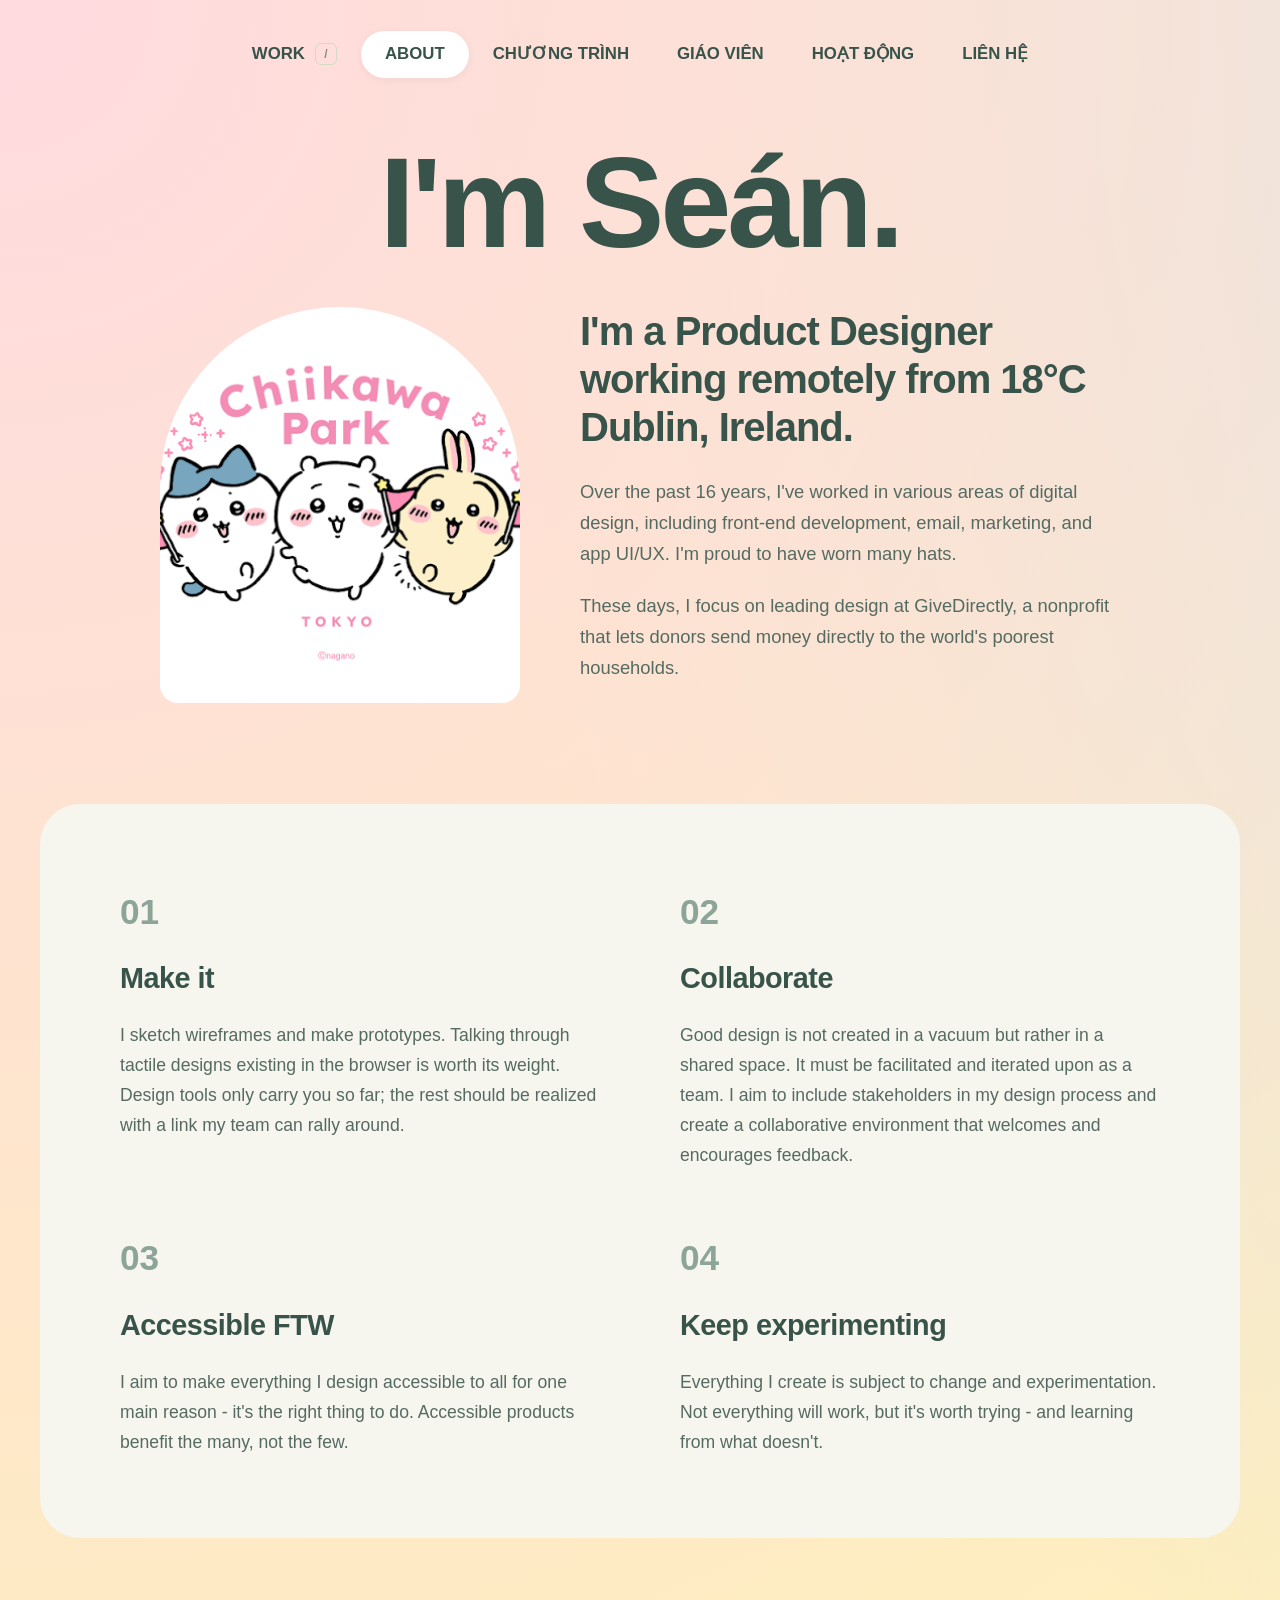
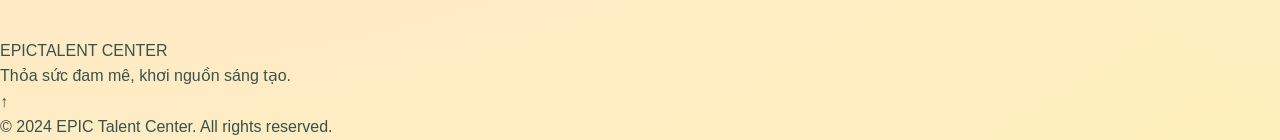
==== about.html @ 6d820883 "Add files via upload" ====
<!DOCTYPE html>
<html lang="vi">
<head>
  <meta charset="UTF-8">
  <meta name="viewport" content="width=device-width, initial-scale=1.0">
  <title>EPIC Talent Center</title>
  <link rel="preload" href="fonts/ten-font.ttf" as="font" type="font/ttf" crossorigin>
  <link rel="stylesheet" href="style.css?v=2"> 
</head>
<body id="top">
  
  

  <!-- THANH ĐIỀU KHIỂN NỔI (FLOATING NAV) -->
<header class="floating-header">
  <nav class="sean-nav-pill" aria-label="Điều hướng chính">
    <!-- Di chuyển class active và dấu / tùy theo trang bạn đang đứng nhé -->
    <a href="index.html" class="nav-item">WORK <span class="slash">/</span></a>
    <a href="about.html" class="nav-item active">ABOUT</a>
    
    <!-- Giả sử đây là trang CHƯƠNG TRÌNH đang được bật (giống nút Play) -->
    <a href="chuong-trinh.html" class="nav-item">CHƯƠNG TRÌNH</a>
    
    <a href="giao-vien.html" class="nav-item">GIÁO VIÊN</a>
    <a href="hoat-dong.html" class="nav-item">HOẠT ĐỘNG</a>
    <a href="lien-he.html" class="nav-item">LIÊN HỆ</a>
  </nav>
</header>

  <main class="about-page">
  <!-- Phần 1: Tiêu đề siêu to -->
  <section class="about-intro">
    <h1 class="giant-heading">I'm Seán.</h1>
  </section>

  <!-- Phần 2: Ảnh cổng vòm và Nội dung giới thiệu -->
  <section class="about-profile">
    <div class="profile-grid">
      <!-- Cột trái: Ảnh chân dung hình vòm -->
      <div class="profile-image-wrapper">
        <div class="profile-arch">
          <!-- Thay ảnh chân dung vào đây -->
          <img src="assets/logo1A.png" alt="Chân dung">
        </div>
      </div>
      
      <!-- Cột phải: Đoạn văn mô tả -->
      <div class="profile-text">
        <h2>I'm a Product Designer working remotely from 18°C Dublin, Ireland.</h2>
        <p>Over the past 16 years, I've worked in various areas of digital design, including front-end development, email, marketing, and app UI/UX. I'm proud to have worn many hats.</p>
        <p>These days, I focus on leading design at GiveDirectly, a nonprofit that lets donors send money directly to the world's poorest households.</p>
      </div>
    </div>
  </section>

  <!-- Phần 3: Khối nền xám/kem chứa 4 giá trị cốt lõi -->
  <section class="about-values">
    <div class="values-container">
      <div class="values-grid">
        
        <!-- Cột 1 -->
        <div class="value-item">
          <span class="value-number">01</span>
          <h3>Make it</h3>
          <p>I sketch wireframes and make prototypes. Talking through tactile designs existing in the browser is worth its weight. Design tools only carry you so far; the rest should be realized with a link my team can rally around.</p>
        </div>
        
        <!-- Cột 2 -->
        <div class="value-item">
          <span class="value-number">02</span>
          <h3>Collaborate</h3>
          <p>Good design is not created in a vacuum but rather in a shared space. It must be facilitated and iterated upon as a team. I aim to include stakeholders in my design process and create a collaborative environment that welcomes and encourages feedback.</p>
        </div>
        
        <!-- Cột 3 -->
        <div class="value-item">
          <span class="value-number">03</span>
          <h3>Accessible FTW</h3>
          <p>I aim to make everything I design accessible to all for one main reason - it's the right thing to do. Accessible products benefit the many, not the few.</p>
        </div>
        
        <!-- Cột 4 -->
        <div class="value-item">
          <span class="value-number">04</span>
          <h3>Keep experimenting</h3>
          <p>Everything I create is subject to change and experimentation. Not everything will work, but it's worth trying - and learning from what doesn't.</p>
        </div>
        
      </div>
    </div>
  </section>
</main>

  <footer>
    <div>
      <div>EPIC<span>TALENT CENTER</span></div>
      <p>Thỏa sức đam mê, khơi nguồn sáng tạo.</p>
      <a aria-label="Về đầu trang" href="#top">↑</a>
    </div>
    <div>© <span>2024</span> EPIC Talent Center. All rights reserved.</div>
  </footer>

  <!-- BỘ NÃO JAVASCRIPT XỬ LÝ MENU CUỘN -->
  <script>
    // Lắng nghe hành động cuộn chuột của người dùng
    window.addEventListener('scroll', function() {
      // Tìm cái menu viên thuốc
      const navPill = document.querySelector('.sean-nav-pill');
      
      // Nếu cuộn xuống quá 20px thì bật nền màu kem lên
      if (window.scrollY > 20) {
        navPill.classList.add('scrolled');
      } 
      // Nếu kéo ngược lại lên kịch trần thì tắt nền đi (trở về trong suốt)
      else {
        navPill.classList.remove('scrolled');
      }
    });
  </script>
</body>
</html>
---- style.css ----
/* =========================================
   1. BIẾN MÀU SẮC & CÀI ĐẶT CHUNG (SEAN HALPIN CLONE)
========================================= */
@font-face {
  font-family: 'FontCuaToi'; /* Đặt tên gì tùy bạn */
  font-style: normal;
  font-weight: 400 900; 
  /* Trỏ đường dẫn vào file ttf trong thư mục fonts */
  src: url('fonts/A.ttf') format('truetype');
}

:root {
  --text-dark: #37534a;      
  --text-light: #648275;     
  --bg-gradient: linear-gradient(to right, #e3dec0, #cee4b3);
  --bg-card: #f5f7e6;        
  --accent: #405b53;         
  --nav-active: #ecf0d6;     
  --white: #ffffff;
  --radius: 32px;            
  --radius-pill: 50px;       
  --transition: all 0.3s cubic-bezier(0.25, 0.8, 0.25, 1);
}

* {
  margin: 0;
  padding: 0;
  box-sizing: border-box;
}

body {
  font-family: 'A', sans-serif;
  color: var(--text-dark);
  
  /* Đặt màu nền tảng là Vàng kem */
  background-color: #fef0bc; 
  
  /* Tạo 4 "cục" màu loang hòa trộn vào nhau trong cùng 1 khung hình */
  background-image: 
    radial-gradient(circle at 0% 0%, #ffdae0 0%, transparent 50%),    /* Hồng ở góc trên trái */
    radial-gradient(circle at 100% 0%, #cbe1ff 0%, transparent 50%),  /* Xanh biển ở trên phải */
    radial-gradient(circle at 100% 100%, #c3f0d5 0%, transparent 50%),/* Xanh lá ở dưới phải */
    radial-gradient(circle at 0% 100%, #fef0bc 0%, transparent 50%);  /* Vàng kem ở dưới trái */
  
  /* Phóng to vùng nền để các mảng màu lấn sâu vào nhau */
  background-size: 200% 200%;
  
  /* Chạy hiệu ứng trôi nổi liên tục. Dùng 'alternate' để nó trôi qua trôi lại mượt mà */
  animation: meshChuyenMau 2.5s ease-in-out infinite alternate;
  
  min-height: 100vh;
  line-height: 1.6;
  overflow-x: hidden;
}

/* Đạo diễn hiệu ứng mảng màu trôi nổi hòa quyện */
@keyframes meshChuyenMau {
  0% {
    background-position: 0% 0%;
  }
  25% {
    background-position: 100% 0%;
  }
  50% {
    background-position: 100% 100%;
  }
  75% {
    background-position: 0% 100%;
  }
  100% {
    background-position: 0% 0%;
  }
}

a { text-decoration: none; color: inherit; }

/* =========================================
   2. ANIMATION (HIỆU ỨNG LÚC BẬT WEB)
========================================= */
@keyframes slideUpFade {
  0% {
    opacity: 0;
    transform: translateY(30px);
  }
  100% {
    opacity: 1;
    transform: translateY(0);
  }
}

/* 1. Gắn hiệu ứng nảy cho NỘI DUNG CỦA CẢ 2 TRANG */
/* LƯU Ý: Đã cố tình bỏ 'header' ra ngoài để thanh menu đứng im như mỏ neo */
#trang-chu h1, #trang-chu p, .hero-buttons, .hero-image, article,
.about-intro, .profile-grid, .values-container .value-item {
  opacity: 0; 
  animation: slideUpFade 1.5s cubic-bezier(0.1, 1, 0.2, 1) forwards;
}

/* 2. Cài đặt độ trễ cho TRANG CHỦ (Từng nhịp một) */
#trang-chu h1 { animation-delay: 0.05s; }
#trang-chu p { animation-delay: 0.1s; }
.hero-buttons { animation-delay: 0.15s; }
.hero-image { animation-delay: 0.2s; }
article:nth-child(1) { animation-delay: 0.1s; }
article:nth-child(2) { animation-delay: 0.15s; }
article:nth-child(3) { animation-delay: 0.2s; }

/* 3. Cài đặt độ trễ cho TRANG ABOUT (Khắc phục lỗi "nhảy quá nhanh") */
.about-intro { animation-delay: 0.05s; }
.profile-grid { animation-delay: 0.15s; }
.values-container .value-item:nth-child(1) { animation-delay: 0.1s; }
.values-container .value-item:nth-child(2) { animation-delay: 0.15s; }
.values-container .value-item:nth-child(3) { animation-delay: 0.2s; }
.values-container .value-item:nth-child(4) { animation-delay: 0.25s; }

/* =========================================
   3. HEADER & MENU VIÊN THUỐC
========================================= */
.floating-header {
  position: sticky;
  top: 25px;
  display: flex;
  justify-content: center;
  z-index: 1000;
  pointer-events: none;
  padding: 0 20px;
}

.sean-nav-pill {
  pointer-events: auto;
  display: flex;
  align-items: center;
  background-color: transparent; 
  padding: 6px 8px;
  border-radius: 50px;
  transition: all 0.3s ease; 
}

.sean-nav-pill.scrolled {
  background-color: rgba(241, 242, 233, 0.85);
  box-shadow: 0 4px 20px rgba(0, 0, 0, 0.05);
  backdrop-filter: blur(10px);
}

.sean-nav-pill .nav-item {
  color: var(--text-dark);
  font-size: 1.05rem;
  font-weight: 700;
  padding: 10px 24px;
  border-radius: 50px;
  transition: all 0.2s ease;
  display: flex;
  align-items: center;
  gap: 8px;
}

.sean-nav-pill .nav-item:hover:not(.active) {
  background-color: rgba(0, 0, 0, 0.04);
}

.sean-nav-pill .nav-item.active {
  background-color: #ffffff; /* Mình sửa lại thành trắng tinh cho giống nút Play */
  box-shadow: 0 2px 8px rgba(0, 0, 0, 0.05);
  color: var(--text-dark);
}

.sean-nav-pill .slash {
  display: inline-flex;
  align-items: center;
  justify-content: center;
  width: 22px;
  height: 22px;
  font-size: 12px;
  font-weight: 900;
  color: #7b9487;
  border: 1.5px solid #d4dac4;
  border-radius: 6px;
  margin-left: 2px;
}

/* =========================================
   4. HERO SECTION (TRANG CHỦ)
========================================= */
#trang-chu {
  padding: 60px 20px 120px;
  text-align: center;
  display: flex;
  flex-direction: column;
  align-items: center;
}

#trang-chu h1 {
  font-size: 4.5rem;
  font-weight: 900;
  letter-spacing: -1.5px;
  margin-bottom: 20px;
  max-width: 800px;
  line-height: 1.1;
}

#trang-chu p {
  font-size: 1.4rem;
  color: var(--text-light);
  margin-bottom: 40px;
  max-width: 600px;
  font-weight: 600;
}

.hero-buttons {
  display: flex;
  justify-content: center;
  gap: 20px;
  margin-bottom: 60px;
}

.hero-buttons a {
  padding: 16px 40px;
  border-radius: var(--radius-pill);
  font-weight: 800;
  font-size: 1.1rem;
  transition: var(--transition);
}

.hero-buttons a:nth-child(1) {
  background-color: var(--accent);
  color: var(--white);
}

.hero-buttons a:nth-child(2) {
  background-color: var(--bg-card);
  color: var(--text-dark);
}

.hero-buttons a:hover {
  transform: translateY(-5px);
}

.hero-image {
  background: var(--bg-card);
  width: 100%;
  max-width: 1000px;
  height: 500px;
  border-radius: 40px;
  display: flex;
  justify-content: center;
  align-items: center;
  border: 4px solid rgba(255, 255, 255, 0.4);
  box-shadow: 0 30px 60px rgba(55, 83, 74, 0.08);
}
/* =========================================
   5. TRANG EPIC (ABOUT PAGE - SEAN HALPIN STYLE)
========================================= */
/* 1. Tiêu đề siêu to */
.about-intro {
  text-align: center;
  padding: 80px 20px 40px;
}

.giant-heading {
  font-size: 8rem; /* Chữ siêu to */
  font-weight: 900;
  letter-spacing: -4px;
  line-height: 1;
  color: var(--text-dark);
}

/* 2. Ảnh cổng vòm và Text */
.about-profile {
  padding: 0 20px 100px;
  max-width: 1000px; /* Thu hẹp lại để giống tỷ lệ ảnh gốc */
  margin: 0 auto;
}

.profile-grid {
  display: grid;
  grid-template-columns: 1fr 1.5fr; /* Cột phải to hơn cột trái */
  gap: 60px;
  align-items: center;
}

/* Cắt ảnh thành hình cổng vòm (Arch) */
.profile-arch {
  width: 100%;
  aspect-ratio: 1 / 1.1; /* Tỷ lệ hơi cao hơn vuông */
  background-color: #d8c3b1; /* Màu nền dự phòng nếu ảnh lỗi */
  border-top-left-radius: 200px; /* Bo tròn hoàn toàn 2 góc trên */
  border-top-right-radius: 200px;
  border-bottom-left-radius: 20px; /* Dưới bo ít */
  border-bottom-right-radius: 20px;
  overflow: hidden;
}

.profile-arch img {
  width: 100%;
  height: 100%;
  object-fit: cover;
}

.profile-text h2 {
  font-size: 2.5rem;
  font-weight: 800;
  line-height: 1.2;
  margin-bottom: 25px;
  letter-spacing: -1px;
}

.profile-text p {
  font-size: 1.15rem;
  color: #556b62; /* Màu chữ nhạt hơn tí */
  margin-bottom: 20px;
  font-weight: 500;
  line-height: 1.7;
}

/* 3. Khối 4 Giá trị cốt lõi */
.about-values {
  padding: 0 20px 100px;
}

.values-container {
  background-color: #f6f5ee; /* Nền trắng kem nhạt y hình 2 */
  max-width: 1200px;
  margin: 0 auto;
  border-radius: 40px; /* Khối bo góc bự */
  padding: 80px;
}

.values-grid {
  display: grid;
  grid-template-columns: 1fr 1fr; /* 2 cột */
  gap: 60px 80px; /* Khoảng cách hàng ngang 60, dọc 80 */
}

.value-item .value-number {
  font-size: 2.2rem;
  font-weight: 600;
  color: #8da498; /* Màu xanh ngọc nhạt cho số */
  display: block;
  margin-bottom: 15px;
}

.value-item h3 {
  font-size: 1.8rem;
  font-weight: 800;
  margin-bottom: 20px;
  letter-spacing: -0.5px;
}

.value-item p {
  font-size: 1.1rem;
  color: #556b62;
  line-height: 1.7;
}

/* =========================================
   RESPONSIVE (ĐIỆN THOẠI)
========================================= */
@media (max-width: 768px) {
  .giant-heading {
    font-size: 4rem;
    letter-spacing: -2px;
  }
  
  .profile-grid {
    grid-template-columns: 1fr;
    text-align: center;
  }
  
  .profile-arch {
    max-width: 300px;
    margin: 0 auto;
  }
  
  .values-container {
    padding: 40px 20px;
  }
  
  .values-grid {
    grid-template-columns: 1fr;
  }
}
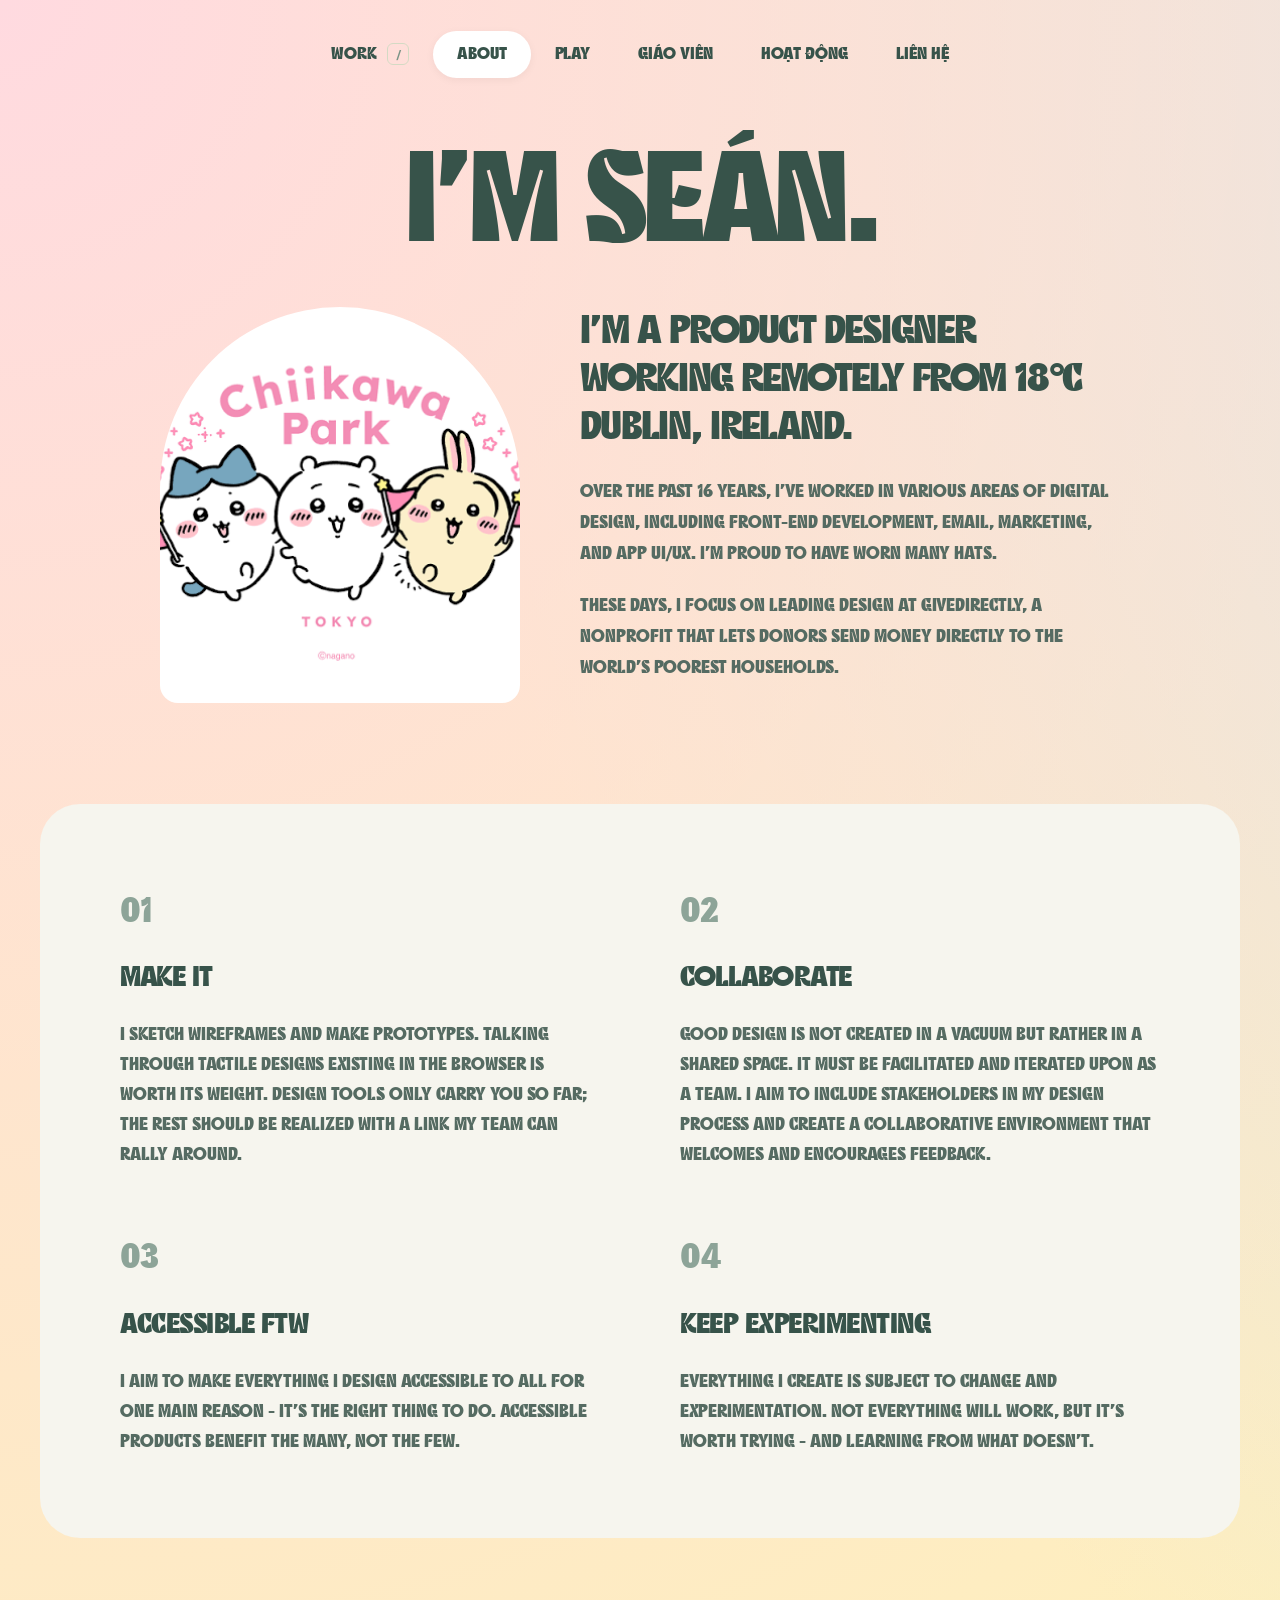
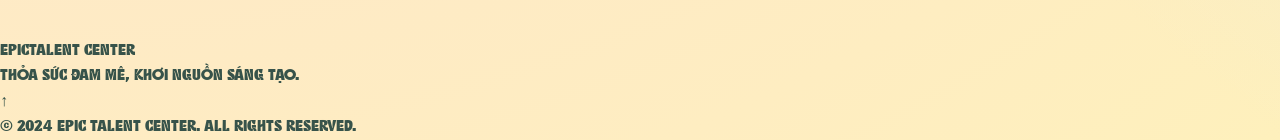
==== commit cc5d2efc: "Add files via upload" ====
--- a/about.html
+++ b/about.html
@@ -18,8 +18,7 @@
     <a href="index.html" class="nav-item">WORK <span class="slash">/</span></a>
     <a href="about.html" class="nav-item active">ABOUT</a>
     
-    <!-- Giả sử đây là trang CHƯƠNG TRÌNH đang được bật (giống nút Play) -->
-    <a href="chuong-trinh.html" class="nav-item">CHƯƠNG TRÌNH</a>
+    <a href="play.html" class="nav-item">PLAY</a>
     
     <a href="giao-vien.html" class="nav-item">GIÁO VIÊN</a>
     <a href="hoat-dong.html" class="nav-item">HOẠT ĐỘNG</a>
--- a/style.css
+++ b/style.css
@@ -2,7 +2,7 @@
    1. BIẾN MÀU SẮC & CÀI ĐẶT CHUNG (SEAN HALPIN CLONE)
 ========================================= */
 @font-face {
-  font-family: 'FontCuaToi'; /* Đặt tên gì tùy bạn */
+  font-family: 'A'; /* Đặt tên gì tùy bạn */
   font-style: normal;
   font-weight: 400 900; 
   /* Trỏ đường dẫn vào file ttf trong thư mục fonts */
@@ -53,6 +53,11 @@
   overflow-x: hidden;
 }
 
+h1, h2, h3, .giant-heading, .sean-nav-pill .nav-item {
+  font-family: 'A', sans-serif;
+  font-weight: 900;
+}
+
 /* Đạo diễn hiệu ứng mảng màu trôi nổi hòa quyện */
 @keyframes meshChuyenMau {
   0% {
@@ -91,7 +96,8 @@
 /* 1. Gắn hiệu ứng nảy cho NỘI DUNG CỦA CẢ 2 TRANG */
 /* LƯU Ý: Đã cố tình bỏ 'header' ra ngoài để thanh menu đứng im như mỏ neo */
 #trang-chu h1, #trang-chu p, .hero-buttons, .hero-image, article,
-.about-intro, .profile-grid, .values-container .value-item {
+.about-intro, .profile-grid, .values-container .value-item,
+.play-hero h1, .play-hero p, .play-card {
   opacity: 0; 
   animation: slideUpFade 1.5s cubic-bezier(0.1, 1, 0.2, 1) forwards;
 }
@@ -112,6 +118,14 @@
 .values-container .value-item:nth-child(2) { animation-delay: 0.15s; }
 .values-container .value-item:nth-child(3) { animation-delay: 0.2s; }
 .values-container .value-item:nth-child(4) { animation-delay: 0.25s; }
+
+/* 4. Độ trễ TRANG CHƯƠNG TRÌNH (PLAY) */
+.play-hero h1 { animation-delay: 0.05s; }
+.play-hero p { animation-delay: 0.1s; }
+.play-card:nth-child(1) { animation-delay: 0.15s; }
+.play-card:nth-child(2) { animation-delay: 0.2s; }
+.play-card:nth-child(3) { animation-delay: 0.25s; }
+.play-card:nth-child(4) { animation-delay: 0.3s; }
 
 /* =========================================
    3. HEADER & MENU VIÊN THUỐC
@@ -378,4 +392,163 @@
   .values-grid {
     grid-template-columns: 1fr;
   }
+}
+/* =========================================
+   6. TRANG CHƯƠNG TRÌNH (PLAY PAGE)
+========================================= */
+.play-page {
+  padding-bottom: 120px;
+}
+
+/* Phần Tiêu đề Hero */
+.play-hero {
+  text-align: center;
+  padding: 100px 20px 60px;
+  max-width: 800px;
+  margin: 0 auto;
+}
+
+.play-hero h1 {
+  position: relative;
+  display: inline-block;
+  margin-bottom: 20px;
+}
+
+/* Ngôi sao lấp lánh màu trắng bên cạnh chữ */
+.sparkle {
+  color: #ffffff;
+  font-size: 5rem;
+  position: absolute;
+  top: -20px;
+  right: -60px;
+  line-height: 1;
+}
+
+.play-hero p {
+  font-size: 1.3rem;
+  color: #556b62;
+  font-weight: 600;
+  line-height: 1.6;
+}
+
+/* Khu vực lưới thẻ bài */
+.play-grid-section {
+  max-width: 1200px;
+  margin: 0 auto;
+  padding: 0 20px;
+}
+
+/* Tự động chia cột: Màn to thì 2 cột, màn nhỏ tự co lại 1 cột */
+.play-grid {
+  display: grid;
+  grid-template-columns: repeat(auto-fit, minmax(450px, 1fr));
+  gap: 40px;
+}
+
+/* Thiết kế thẻ bài cơ bản */
+.play-card {
+  background-color: rgba(255, 255, 255, 0.4); /* Nền hơi trong suốt */
+  border-radius: 40px;
+  padding: 40px;
+  display: flex;
+  transition: all 0.3s cubic-bezier(0.1, 1, 0.2, 1);
+  text-decoration: none;
+  border: 3px solid transparent;
+}
+
+.play-card:hover {
+  transform: translateY(-8px);
+  background-color: rgba(255, 255, 255, 0.7);
+  border-color: rgba(255, 255, 255, 0.9);
+  box-shadow: 0 20px 40px rgba(55, 83, 74, 0.05);
+}
+
+.play-card h3 {
+  font-size: 2rem;
+  font-weight: 800;
+  margin-bottom: 15px;
+  display: flex;
+  align-items: center;
+  gap: 12px;
+}
+
+.play-card p {
+  font-size: 1.15rem;
+  color: #556b62;
+  line-height: 1.6;
+  font-weight: 500;
+}
+
+/* Nhãn "Mới/Soon" màu xanh đậm */
+.badge {
+  background-color: var(--text-dark);
+  color: #ffffff;
+  font-size: 0.9rem;
+  padding: 4px 12px;
+  border-radius: 20px;
+  font-weight: 700;
+  text-transform: uppercase;
+}
+
+/* ---- CÁC KIỂU LAYOUT BÊN TRONG THẺ BÀI ---- */
+
+/* Kiểu 1: Cột dọc (Chữ trên, hình dưới) */
+.card-tall {
+  flex-direction: column;
+  gap: 30px;
+}
+
+.card-image {
+  flex-grow: 1;
+  border-radius: 24px;
+  min-height: 200px;
+  display: flex;
+  align-items: center;
+  justify-content: center;
+  gap: 15px;
+}
+
+.dark-ui { background-color: #2c2c2c; }
+.purple-ui { background-color: #d1c4e9; }
+
+/* Giả lập các nút UI chấm tròn */
+.fake-dot { width: 30px; height: 30px; border-radius: 50%; }
+.fake-dot.red { background-color: #ff5f56; }
+.fake-dot.yellow { background-color: #ffbd2e; }
+.fake-dot.green { background-color: #27c93f; }
+.fake-wave { width: 100px; height: 10px; background: white; border-radius: 10px; opacity: 0.5; }
+
+/* Kiểu 2: Hàng ngang (Chữ trái, Icon phải) */
+.card-row {
+  flex-direction: row;
+  align-items: center;
+  justify-content: space-between;
+  gap: 20px;
+}
+
+.card-row .card-text {
+  flex: 1;
+}
+
+.card-icon {
+  width: 120px;
+  height: 120px;
+  border-radius: 50%;
+  display: flex;
+  align-items: center;
+  justify-content: center;
+  font-size: 3rem;
+  flex-shrink: 0;
+}
+
+.blue-icon { background-color: #1a365d; color: white; }
+.pink-icon { background-color: #fce4ec; color: #d81b60; }
+
+/* Responsive cho điện thoại */
+@media (max-width: 768px) {
+  .play-grid { grid-template-columns: 1fr; }
+  .card-row { flex-direction: column-reverse; text-align: left; align-items: flex-start; }
+  .card-icon { width: 80px; height: 80px; font-size: 2rem; }
+  .play-hero h1 { font-size: 4rem; }
+  .sparkle { font-size: 3rem; right: -30px; }
 }
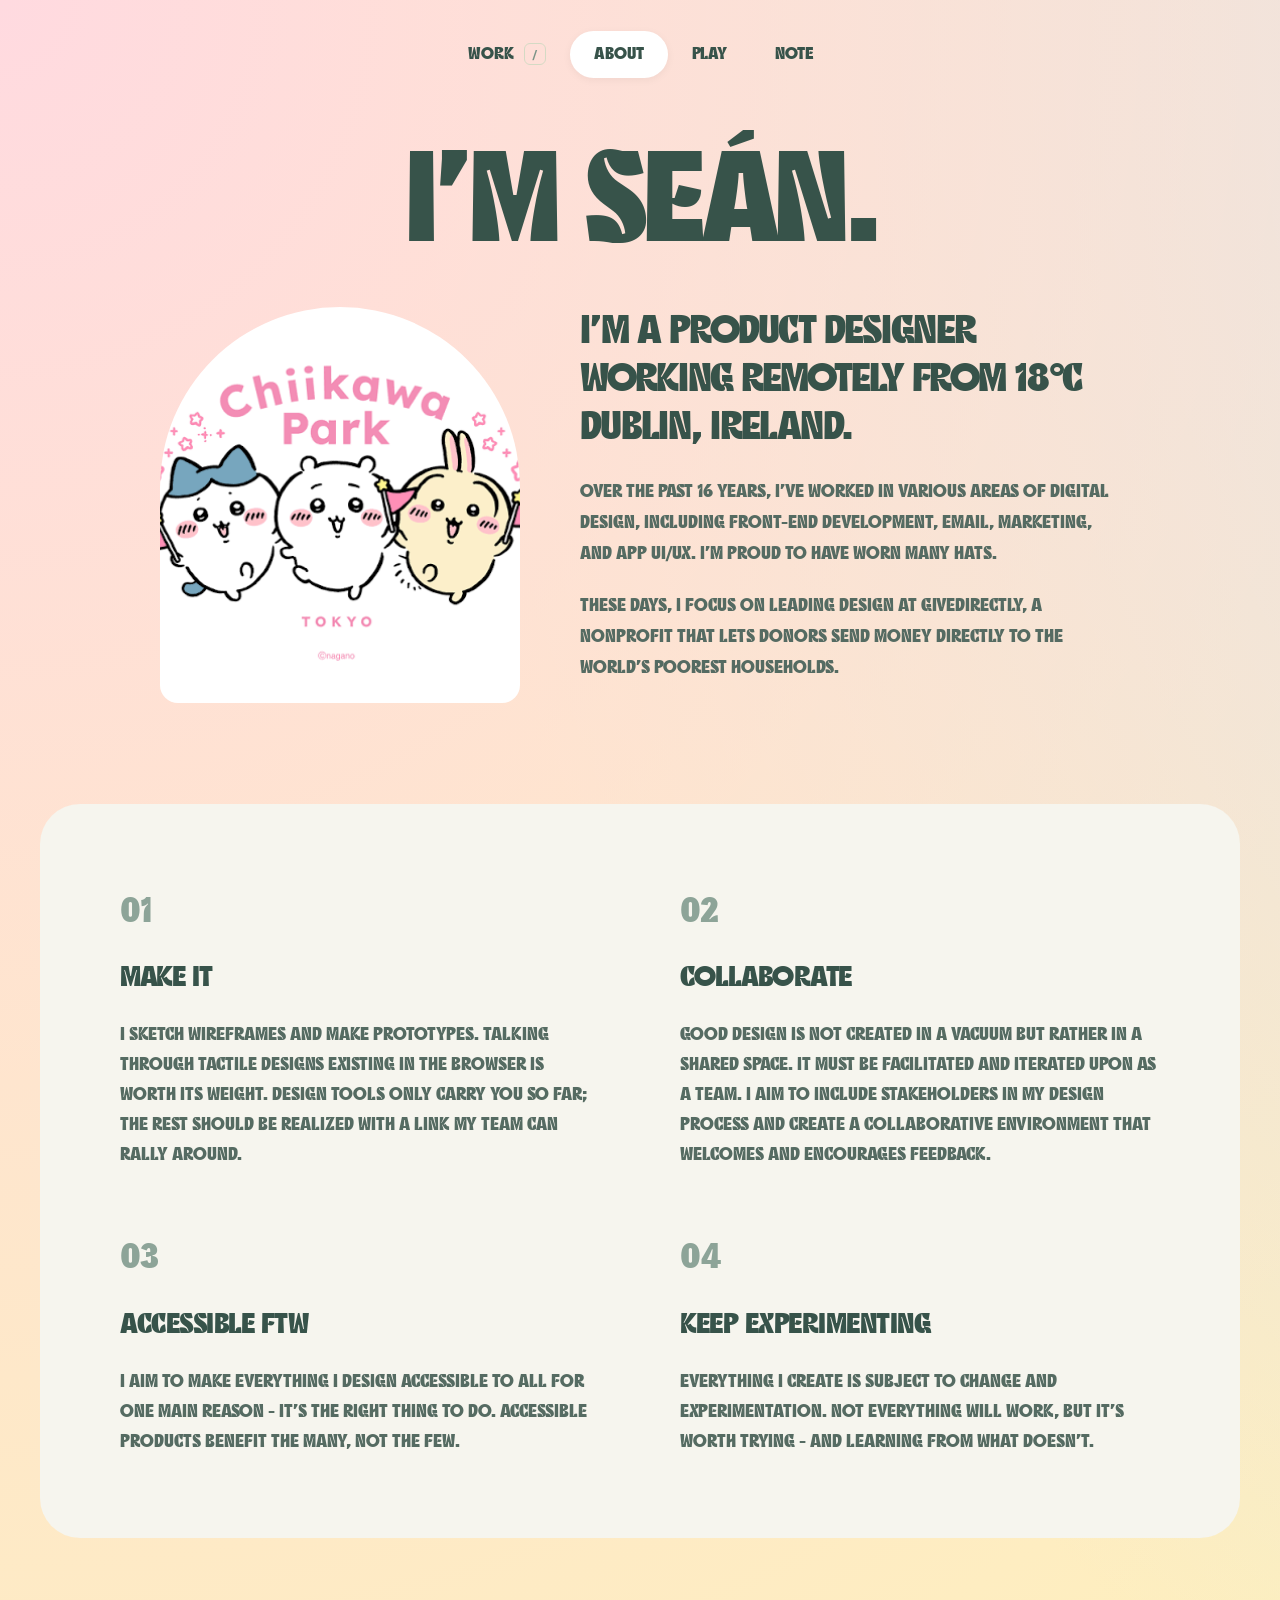
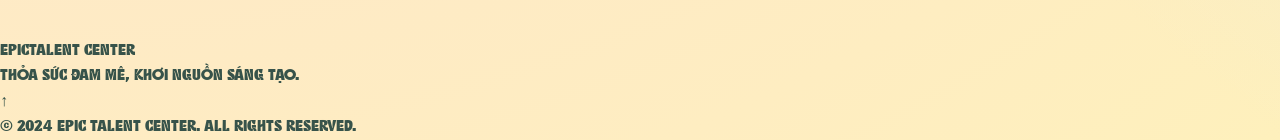
==== commit cd111895: "Add files via upload" ====
--- a/about.html
+++ b/about.html
@@ -20,9 +20,7 @@
     
     <a href="play.html" class="nav-item">PLAY</a>
     
-    <a href="giao-vien.html" class="nav-item">GIÁO VIÊN</a>
-    <a href="hoat-dong.html" class="nav-item">HOẠT ĐỘNG</a>
-    <a href="lien-he.html" class="nav-item">LIÊN HỆ</a>
+    <a href="note.html" class="nav-item">NOTE</a>
   </nav>
 </header>
 
--- a/style.css
+++ b/style.css
@@ -97,7 +97,8 @@
 /* LƯU Ý: Đã cố tình bỏ 'header' ra ngoài để thanh menu đứng im như mỏ neo */
 #trang-chu h1, #trang-chu p, .hero-buttons, .hero-image, article,
 .about-intro, .profile-grid, .values-container .value-item,
-.play-hero h1, .play-hero p, .play-card {
+.play-hero h1, .play-hero p, .play-card,
+.notes-hero h1, .notes-hero p, .note-item {
   opacity: 0; 
   animation: slideUpFade 1.5s cubic-bezier(0.1, 1, 0.2, 1) forwards;
 }
@@ -126,6 +127,13 @@
 .play-card:nth-child(2) { animation-delay: 0.2s; }
 .play-card:nth-child(3) { animation-delay: 0.25s; }
 .play-card:nth-child(4) { animation-delay: 0.3s; }
+
+/* 5. Độ trễ cho TRANG GIÁO VIÊN (NOTES) */
+.notes-hero h1 { animation-delay: 0.05s; }
+.notes-hero p { animation-delay: 0.1s; }
+.note-item:nth-child(1) { animation-delay: 0.15s; }
+.note-item:nth-child(2) { animation-delay: 0.2s; }
+.note-item:nth-child(3) { animation-delay: 0.25s; }
 
 /* =========================================
    3. HEADER & MENU VIÊN THUỐC
@@ -551,4 +559,94 @@
   .card-icon { width: 80px; height: 80px; font-size: 2rem; }
   .play-hero h1 { font-size: 4rem; }
   .sparkle { font-size: 3rem; right: -30px; }
+}
+/* =========================================
+   7. TRANG GIÁO VIÊN (NOTES PAGE CLONE)
+========================================= */
+.notes-page {
+  padding-bottom: 120px;
+}
+
+.notes-hero {
+  text-align: center;
+  padding: 100px 20px 60px;
+  max-width: 800px;
+  margin: 0 auto;
+}
+
+.notes-hero h1 {
+  position: relative;
+  display: inline-block;
+  margin-bottom: 20px;
+}
+
+.notes-hero p {
+  font-size: 1.3rem;
+  color: #556b62;
+  font-weight: 600;
+  line-height: 1.6;
+}
+
+/* Danh sách xếp dọc - Ép hẹp lại 800px để tập trung thị giác */
+.notes-list-section {
+  max-width: 800px; 
+  margin: 0 auto;
+  padding: 0 20px;
+}
+
+.notes-list {
+  display: flex;
+  flex-direction: column;
+  gap: 25px; /* Khoảng cách đều tăm tắp giữa các thẻ */
+}
+
+/* Thẻ bài phong cách Notes */
+.note-item {
+  display: block;
+  background-color: rgba(255, 255, 255, 0.3); /* Mờ mờ hòa vào nền lưới gradient */
+  padding: 45px 50px;
+  border-radius: 40px;
+  text-decoration: none;
+  transition: all 0.3s cubic-bezier(0.1, 1, 0.2, 1);
+  border: 3px solid transparent;
+}
+
+/* Trạng thái Hover: Sáng bừng và nảy nhẹ lên */
+.note-item:hover {
+  transform: translateY(-8px);
+  background-color: rgba(255, 255, 255, 0.85); 
+  box-shadow: 0 20px 40px rgba(55, 83, 74, 0.05);
+  border-color: rgba(255, 255, 255, 1);
+}
+
+.note-meta {
+  font-size: 0.95rem;
+  font-weight: 800;
+  color: #7b9487;
+  text-transform: uppercase;
+  letter-spacing: 1.5px;
+  display: block;
+  margin-bottom: 12px;
+}
+
+.note-item h3 {
+  font-size: 2.2rem;
+  font-weight: 900;
+  color: var(--text-dark);
+  margin-bottom: 15px;
+  line-height: 1.2;
+}
+
+.note-item p {
+  font-size: 1.15rem;
+  color: #556b62;
+  line-height: 1.6;
+  font-weight: 500;
+}
+
+/* Responsive */
+@media (max-width: 768px) {
+  .notes-hero h1 { font-size: 4rem; }
+  .note-item { padding: 35px 30px; border-radius: 30px; }
+  .note-item h3 { font-size: 1.8rem; }
 }
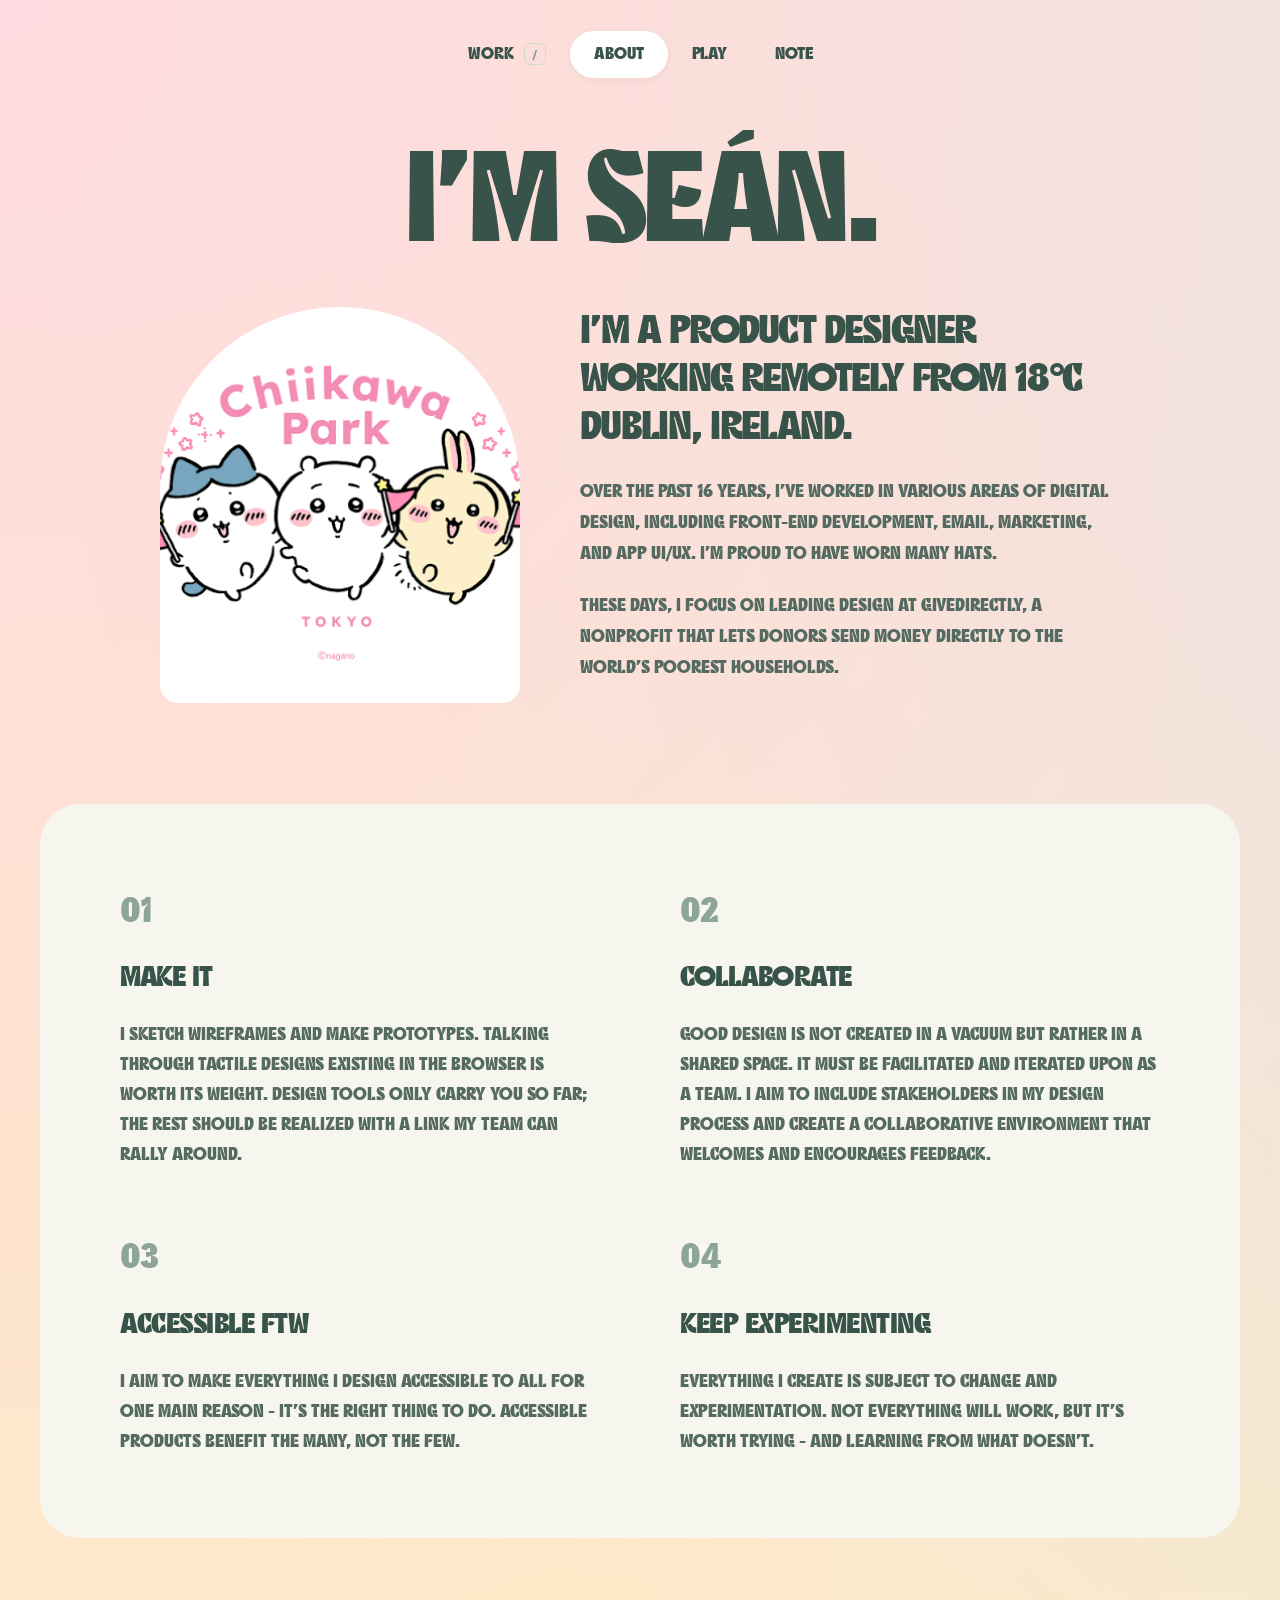
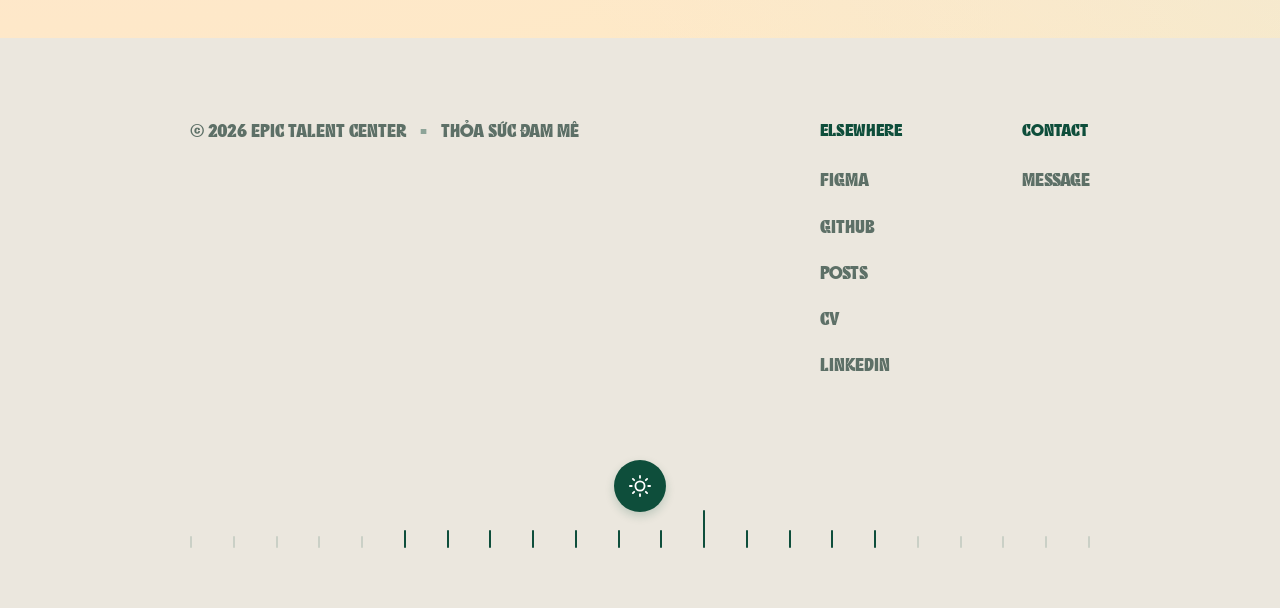
==== commit 8a845058: "Add files via upload" ====
--- a/about.html
+++ b/about.html
@@ -88,13 +88,70 @@
   </section>
 </main>
 
-  <footer>
-    <div>
-      <div>EPIC<span>TALENT CENTER</span></div>
-      <p>Thỏa sức đam mê, khơi nguồn sáng tạo.</p>
-      <a aria-label="Về đầu trang" href="#top">↑</a>
+  <footer class="site-footer">
+    <div class="footer-top">
+      <div class="footer-left">
+        <p>© 2026 EPIC Talent Center <span>•</span> Thỏa sức đam mê</p>
+      </div>
+      
+      <div class="footer-right">
+        <div class="footer-column">
+          <h4>Elsewhere</h4>
+          <a href="#">Figma</a>
+          <a href="#">Github</a>
+          <a href="#">Posts</a>
+          <a href="#">CV</a>
+          <a href="#">LinkedIn</a>
+        </div>
+        <div class="footer-column">
+          <h4>Contact</h4>
+          <a href="#">Message</a>
+        </div>
+      </div>
     </div>
-    <div>© <span>2024</span> EPIC Talent Center. All rights reserved.</div>
+
+    <!-- Phần thanh thước kẻ và nút mặt trời -->
+    <div class="footer-bottom">
+      <div class="theme-toggle">
+        <svg width="22" height="22" viewBox="0 0 24 24" fill="none" stroke="currentColor" stroke-width="2" stroke-linecap="round" stroke-linejoin="round">
+          <circle cx="12" cy="12" r="5"></circle>
+          <line x1="12" y1="1" x2="12" y2="3"></line>
+          <line x1="12" y1="21" x2="12" y2="23"></line>
+          <line x1="4.22" y1="4.22" x2="5.64" y2="5.64"></line>
+          <line x1="18.36" y1="18.36" x2="19.78" y2="19.78"></line>
+          <line x1="1" y1="12" x2="3" y2="12"></line>
+          <line x1="21" y1="12" x2="23" y2="12"></line>
+          <line x1="4.22" y1="19.78" x2="5.64" y2="18.36"></line>
+          <line x1="18.36" y1="5.64" x2="19.78" y2="4.22"></line>
+        </svg>
+      </div>
+      <div class="ruler">
+        <div class="tick minor"></div>
+        <div class="tick minor"></div>
+        <div class="tick minor"></div>
+        <div class="tick minor"></div>
+        <div class="tick minor"></div>
+        <div class="tick major"></div>
+        <div class="tick major"></div>
+        <div class="tick major"></div>
+        <div class="tick major"></div>
+        <div class="tick major"></div>
+        <div class="tick major"></div>
+        <div class="tick major"></div>
+        
+        <div class="tick center"></div>
+        
+        <div class="tick major"></div>
+        <div class="tick major"></div>
+        <div class="tick major"></div>
+        <div class="tick major"></div>
+        <div class="tick minor"></div>
+        <div class="tick minor"></div>
+        <div class="tick minor"></div>
+        <div class="tick minor"></div>
+        <div class="tick minor"></div>
+      </div>
+    </div>
   </footer>
 
   <!-- BỘ NÃO JAVASCRIPT XỬ LÝ MENU CUỘN -->
--- a/style.css
+++ b/style.css
@@ -649,4 +649,137 @@
   .notes-hero h1 { font-size: 4rem; }
   .note-item { padding: 35px 30px; border-radius: 30px; }
   .note-item h3 { font-size: 1.8rem; }
+}
+/* =========================================
+   8. FOOTER (CLONE TỪ ẢNH)
+========================================= */
+.site-footer {
+  background-color: #ebe7de; /* Màu nền kem be nhạt giống ảnh */
+  padding: 80px 40px 60px;
+  color: var(--text-dark);
+  font-family: 'A', sans-serif;
+}
+
+.footer-top {
+  display: flex;
+  justify-content: space-between;
+  max-width: 900px;
+  margin: 0 auto 80px;
+  flex-wrap: wrap;
+  gap: 40px;
+}
+
+.footer-left p {
+  font-size: 1.1rem;
+  font-weight: 500;
+  color: #5d7067;
+}
+
+.footer-left span {
+  margin: 0 10px;
+  color: #8da498;
+}
+
+.footer-right {
+  display: flex;
+  gap: 120px;
+}
+
+.footer-column {
+  display: flex;
+  flex-direction: column;
+  gap: 18px;
+}
+
+.footer-column h4 {
+  font-size: 1.05rem;
+  font-weight: 900;
+  color: #0e4e3b; /* Xanh lá đậm */
+  margin-bottom: 5px;
+}
+
+.footer-column a {
+  font-size: 1.1rem;
+  color: #5d7067;
+  font-weight: 600;
+  transition: color 0.3s ease;
+}
+
+.footer-column a:hover {
+  color: #0e4e3b;
+}
+
+/* --- THANH THƯỚC KẺ VÀ NÚT MẶT TRỜI --- */
+.footer-bottom {
+  position: relative;
+  max-width: 900px;
+  margin: 0 auto;
+  display: flex;
+  flex-direction: column;
+  align-items: center;
+}
+
+.theme-toggle {
+  background-color: #0e4e3b;
+  color: white;
+  width: 52px;
+  height: 52px;
+  border-radius: 50%;
+  display: flex;
+  align-items: center;
+  justify-content: center;
+  cursor: pointer;
+  z-index: 2;
+  box-shadow: 0 4px 10px rgba(14, 78, 59, 0.2);
+  /* Kéo nút xuống chạm vào vạch dài nhất */
+  margin-bottom: -4px; 
+}
+
+.theme-toggle:hover {
+  transform: scale(1.05);
+  transition: transform 0.2s;
+}
+
+.ruler {
+  display: flex;
+  justify-content: space-between;
+  align-items: flex-end;
+  width: 100%;
+  height: 40px;
+}
+
+/* Các vạch của thước kẻ */
+.tick {
+  width: 2px;
+  border-radius: 2px;
+}
+
+.tick.minor {
+  height: 12px;
+  background-color: rgba(14, 78, 59, 0.15); /* Vạch mờ */
+}
+
+.tick.major {
+  height: 18px;
+  background-color: #0e4e3b; /* Vạch đậm */
+}
+
+.tick.center {
+  height: 38px;
+  background-color: #0e4e3b;
+}
+
+/* --- ĐÁP ỨNG TRÊN ĐIỆN THOẠI (RESPONSIVE) --- */
+@media (max-width: 768px) {
+  .footer-top {
+    flex-direction: column;
+  }
+  
+  .footer-right {
+    gap: 60px;
+  }
+  
+  .site-footer {
+    padding: 60px 20px 40px;
+  }
 }
